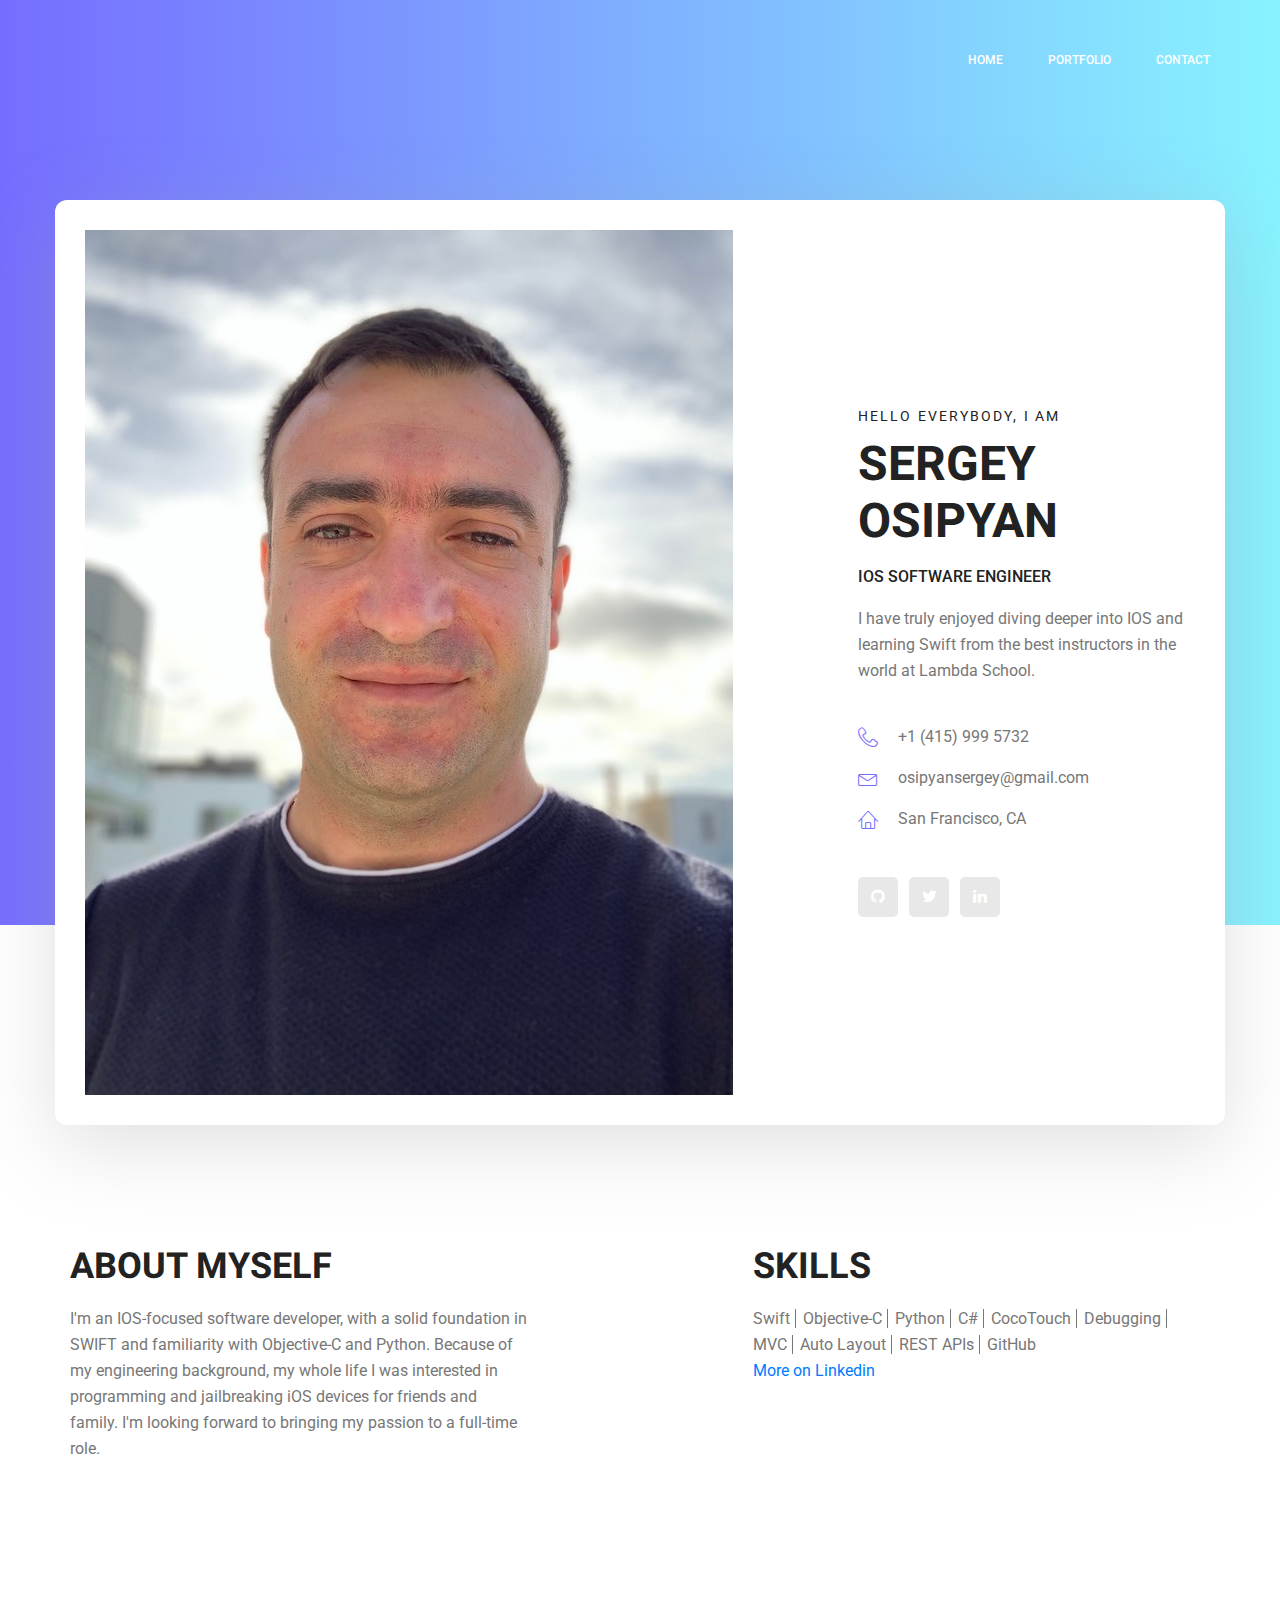
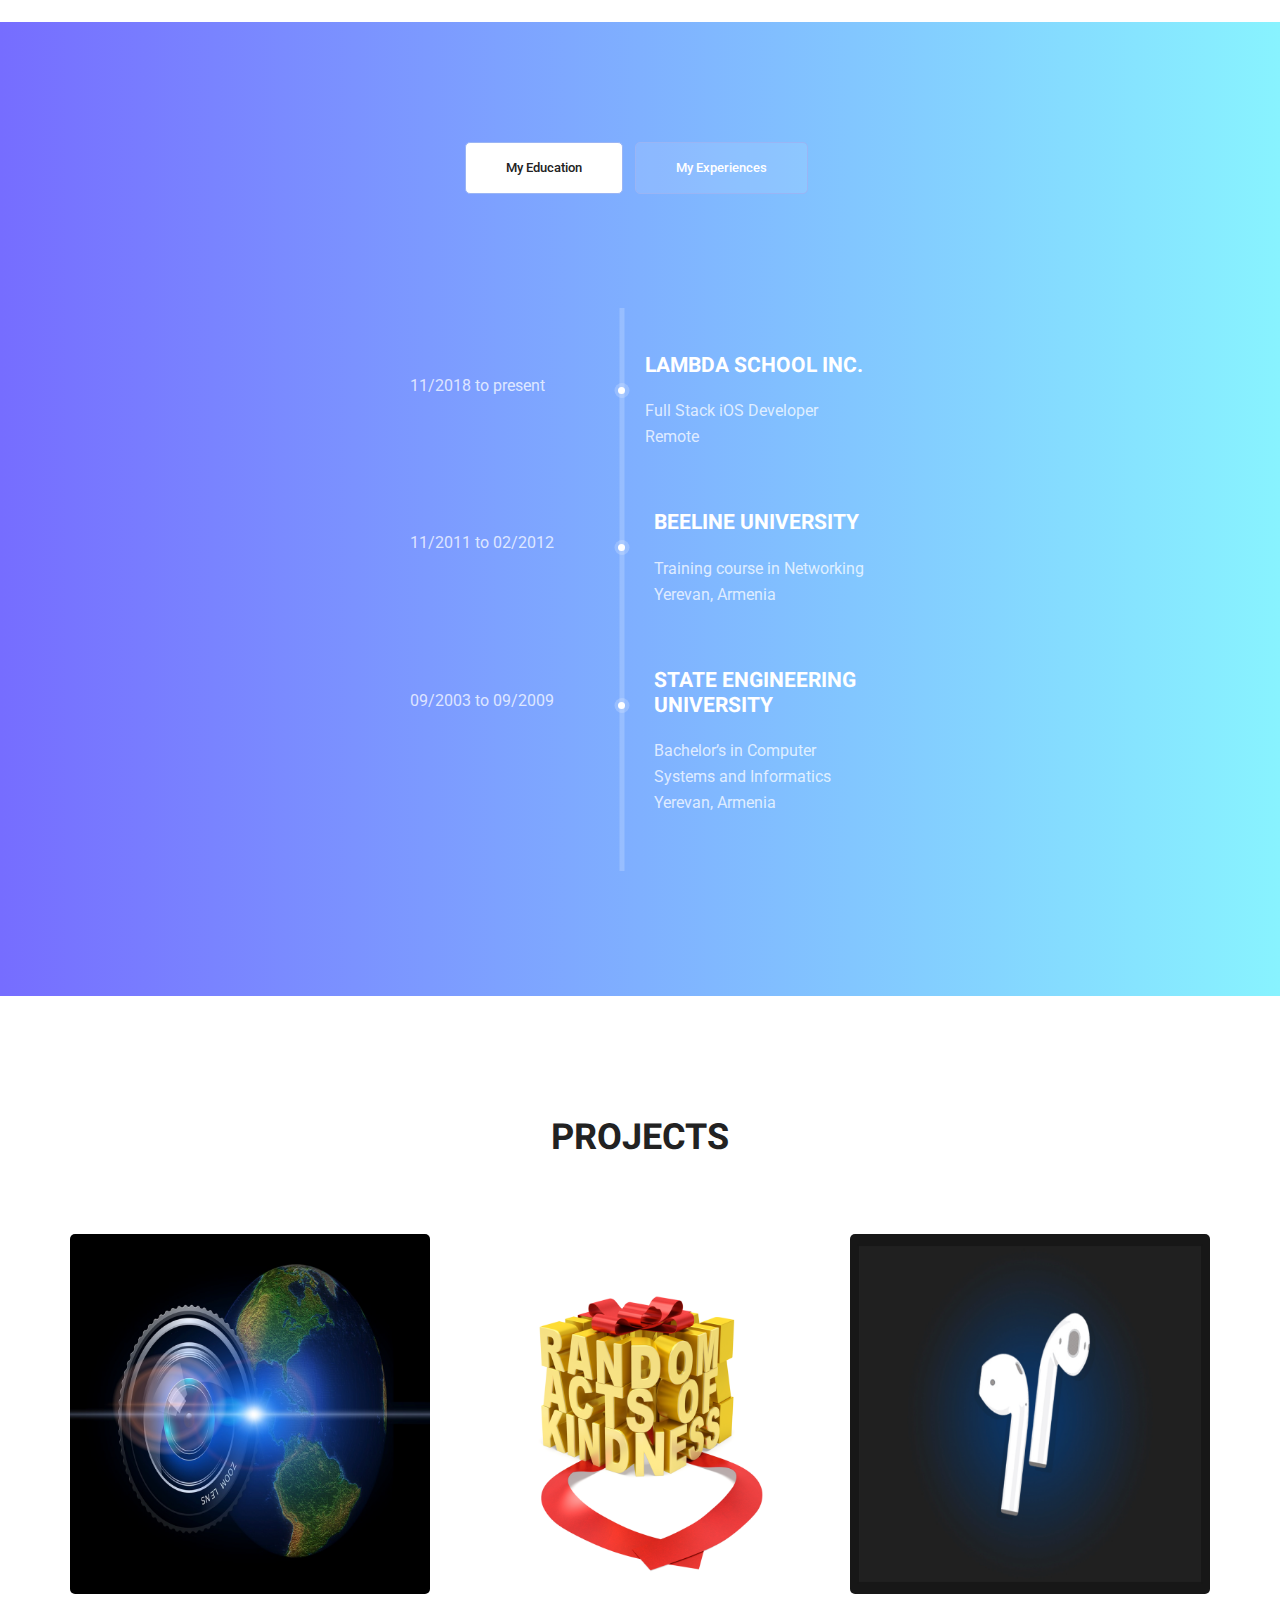
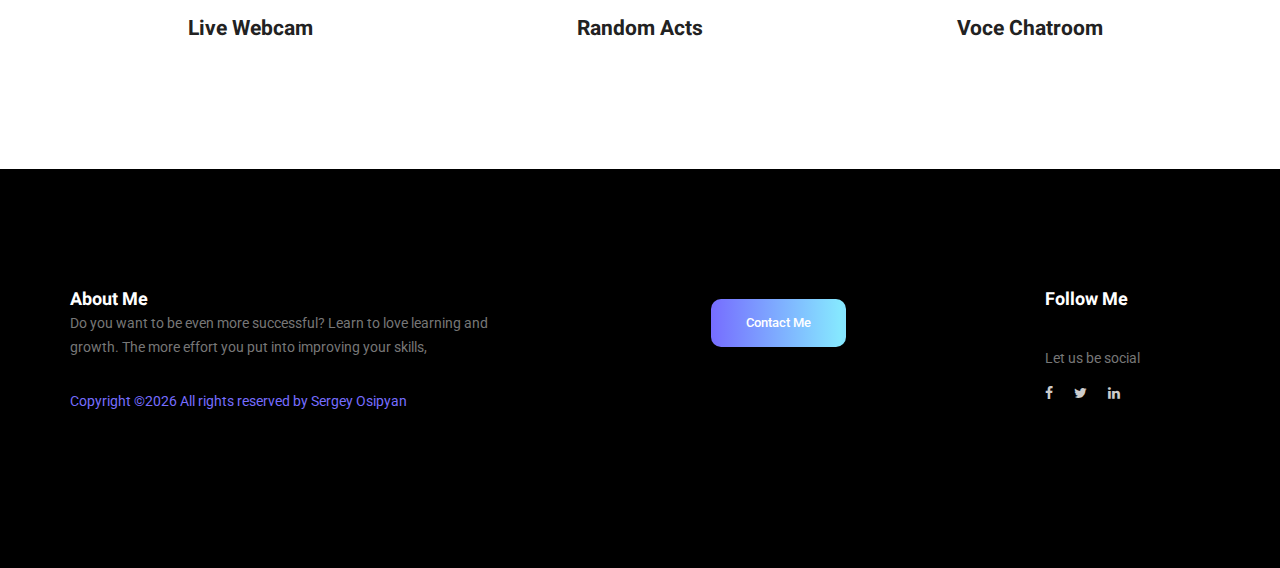
==== index.html @ ac6d3d9b "added portfolio tamplate" ====
<!doctype html>
<html lang="en">
    <head>
        <!-- Required meta tags -->
        <meta charset="utf-8">
        <meta name="viewport" content="width=device-width, initial-scale=1, shrink-to-fit=no">
        <link rel="icon" href="img/favicon.png" type="image/png">
		<title>Sergey Osipyan</title>
        <!-- Bootstrap CSS -->
        <link rel="stylesheet" href="css/bootstrap.css">
        <link rel="stylesheet" href="vendors/linericon/style.css">
        <link rel="stylesheet" href="css/font-awesome.min.css">
        <link rel="stylesheet" href="vendors/owl-carousel/owl.carousel.min.css">
        <link rel="stylesheet" href="vendors/lightbox/simpleLightbox.css">
        <link rel="stylesheet" href="vendors/nice-select/css/nice-select.css">
        <link rel="stylesheet" href="vendors/animate-css/animate.css">
        <link rel="stylesheet" href="vendors/popup/magnific-popup.css">
        <link rel="stylesheet" href="vendors/flaticon/flaticon.css">
        <!-- main css -->
        <link rel="stylesheet" href="css/style.css">
        <link rel="stylesheet" href="css/responsive.css">
    </head>
    <body>
        
        <!--================Header Menu Area =================-->
        <header class="header_area">
            <div class="main_menu">
            	<nav class="navbar navbar-expand-lg navbar-light">
					<div class="container box_1620">
						<!-- Brand and toggle get grouped for better mobile display 
						<a class="navbar-brand logo_h" href="index.html"><img src="img/logo.png" alt=""></a>-->
						<button class="navbar-toggler" type="button" data-toggle="collapse" data-target="#navbarSupportedContent" aria-controls="navbarSupportedContent" aria-expanded="false" aria-label="Toggle navigation">
							<span class="icon-bar"></span>
							<span class="icon-bar"></span>
							<span class="icon-bar"></span>
						</button>
						<!-- Collect the nav links, forms, and other content for toggling -->
						<div class="collapse navbar-collapse offset" id="navbarSupportedContent">
							<ul class="nav navbar-nav menu_nav ml-auto">
								<li class="nav-item active"><a class="nav-link" href="index.html">Home</a></li> 
								<!--<li class="nav-item"><a class="nav-link" href="about-us.html">About</a></li> 
								<li class="nav-item"><a class="nav-link" href="services.html">Services</a></li> 
								<li class="nav-item submenu dropdown">
									<a href="#" class="nav-link dropdown-toggle" data-toggle="dropdown" role="button" aria-haspopup="true" aria-expanded="false">Pages</a>
									<ul class="dropdown-menu">-->
										<li class="nav-item"><a class="nav-link" href="portfolio.html">Portfolio</a></li>
										<li class="nav-item"><a class="nav-link" href="contact.html">Contact</a></li>

										<!--<li class="nav-item"><a class="nav-link" href="elements.html">Elements</a></li>
									</ul>
								</li> 
								<li class="nav-item submenu dropdown">
									<a href="#" class="nav-link dropdown-toggle" data-toggle="dropdown" role="button" aria-haspopup="true" aria-expanded="false">Blog</a>
									<ul class="dropdown-menu">
										<li class="nav-item"><a class="nav-link" href="blog.html">Blog</a></li>
										<li class="nav-item"><a class="nav-link" href="single-blog.html">Blog Details</a></li>
									</ul>
								</li> -->
								
							</ul>
						</div> 
					</div>
            	</nav>
            </div>
        </header>
        <!--================Header Menu Area =================-->
        
        <!--================Home Banner Area =================-->
        <section class="home_banner_area">
           	<div class="container box_1620">
           		<div class="banner_inner d-flex align-items-center">
					<div class="banner_content">
						<div class="media">
							<div class="d-flex">
								<img src="img/personal.jpg" alt="">
							</div>
							<div class="media-body">
								<div class="personal_text">
									<h6>Hello Everybody, i am</h6>
									<h3>Sergey Osipyan</h3>
									<h4>iOS Software Engineer</h4>
									<p>I have truly enjoyed diving deeper into IOS and learning Swift from the best instructors in the world at Lambda School.</p>
									<ul class="list basic_info">
										<li><a href="#"><i class="lnr lnr-phone-handset"></i> +1 (415) 999 5732 </a></li>
										<li><a href="mailto:osipyansergey@gmail.com"><i class="lnr lnr-envelope"></i> osipyansergey@gmail.com</a></li>
										<li><a href="#"><i class="lnr lnr-home"></i> San Francisco, CA</a></li>
									</ul>
									<ul class="list personal_social">
										<li><a href="https://github.com/SeriARM" target="blank"><i class="fa fa-github"></i></a></li>
										<li><a href="https://twitter.com/Seri_arm" target="blank"><i class="fa fa-twitter"></i></a></li>
										<li><a href="https://www.linkedin.com/in/sergey-osipyan/" target="blank"><i class="fa fa-linkedin"></i></a></li>
									</ul>
								</div>
							</div>
						</div>
					</div>
				</div>
            </div>
        </section>
        <!--================End Home Banner Area =================-->
        
        <!--================Welcome Area =================-->
        <section class="welcome_area p_120">
        	<div class="container">
        		<div class="row welcome_inner">
        			<div class="col-lg-5">
        				<div class="welcome_text">
        					<h4>About Myself</h4>
        					<p>I'm an IOS-focused software developer, with a solid foundation in SWIFT and familiarity with Objective-C and Python. Because of my engineering background, my whole life I was interested in programming and jailbreaking iOS devices for friends and family. I'm looking forward to bringing my passion to a full-time role.</p>
        					
        				</div>
					</div> 
						<div class="col-lg-2"> 
						</div>
        			
						<div class="col-lg-5">
							<div class="welcome_text">
							<h4>Skills</h4>
								
								<span>Swift<span class="skills-break"></span></span>
                                <span>Objective-C<span class="skills-break"></span></span>
                                <span>Python<span class="skills-break"></span></span>
                                <span>C#<span class="skills-break"></span></span>
                                <span>CocoTouch<span class="skills-break"></span></span>
                                <span>Debugging<span class="skills-break"></span></span>
                                <span>MVC<span class="skills-break"></span></span>
                                <span>Auto Layout<span class="skills-break"></span></span>
                                <span>REST APIs<span class="skills-break"></span></span>
                                <span>GitHub</span>
								</div> 	
										<p><a class="more-link" href="https://www.linkedin.com/in/sergey-osipyan/" target="blank"><i class="fas fa-external-link-alt"></i>More on Linkedin</a></p> 
									</div>              
							</div><!--//content--> 
						</div> 
        		</div>
        	</div>
        </section>
        <!--================End Welcome Area =================-->
        
        <!--================My Tabs Area =================-->
        <section class="mytabs_area p_120">
        	<div class="container">
        		<div class="tabs_inner">
					<ul class="nav nav-tabs" id="myTab" role="tablist">
						<li class="nav-item">
							<a class="nav-link active" id="profile-tab" data-toggle="tab" href="#profile" role="tab" aria-controls="profile" aria-selected="true">My Education</a>
						</li>
						<li class="nav-item">
							<a class="nav-link" id="home-tab" data-toggle="tab" href="#home" role="tab" aria-controls="home" aria-selected="false">My Experiences</a>
						</li>
						
					</ul>
					<div class="tab-content" id="myTabContent">
						<div class="tab-pane fade" id="home" role="tabpanel" aria-labelledby="home-tab">
							<ul class="list">
								<li>
									<span></span>
									<div class="media">
										<div class="d-flex">
											<p>02/2014 to 11/2018</p>
										</div>
										<div class="media-body">
											<h4>Advanced Hearing Systems</h4>
											<p>Technical Specialist <br />Pleasanton, California</p>
										</div>
									</div>
								</li>
								<li>
									<span></span>
									<div class="media">
										<div class="d-flex">
											<p>04/2012 to 07/2013</p>
										</div>
										<div class="media-body">
											<h4>ORANGE ARMENIA, CJSC</h4>
											<p>Internet Technical Support Engineer <br />Yerevan, Armenia</p>
										</div>
									</div>
								</li>
								<li>
								<span></span>
									<div class="media">
										<div class="d-flex">
											<p>11/2009 to 04/2012</p>
										</div>
										<div class="media-body">
											<h4>ARMENTEL, CJSC </h4>
											<p>Internet Technical Support Team Lead <br />Yerevan, Armenia</p>
										</div>
									</div>
								</li>
							</ul>
						</div>
						<div class="tab-pane fade show active" id="profile" role="tabpanel" aria-labelledby="profile-tab">
							<ul class="list">
								<li>
									<span></span>
									<div class="media">
										<div class="d-flex">
											<p>11/2018 to present</p>
										</div>
										<div class="media-body">
											<h4>Lambda School Inc.</h4>
											<p>Full Stack iOS Developer <br />Remote</p>
										</div>
									</div>
								</li>
								<li>
								<span></span>
									<div class="media">
										<div class="d-flex">
											<p>11/2011 to 02/2012</p>
										</div>
										<div class="media-body">
											<h4>Beeline University</h4>
											<p>Training course in Networking <br />Yerevan, Armenia</p>
										</div>
									</div>
								</li>
								<li>
									<span></span>
									<div class="media">
										<div class="d-flex">
											<p>09/2003 to 09/2009</p>
										</div>
										<div class="media-body">
											<h4>STATE ENGINEERING UNIVERSITY</h4>
											<p>Bachelor’s in Computer Systems and Informatics <br />Yerevan, Armenia </p>
										</div>
									</div>
								</li>
								
							</ul>
						</div>
					</div>
        		</div>
        	</div>
        </section>
        <!--================End My Tabs Area =================-->
        
        <!--================Feature Area =================
        <section class="feature_area p_120">
        	<div class="container">
        		<div class="main_title">
        			<h2>offerings to my clients</h2>
        			<p>If you are looking at blank cassettes on the web, you may be very confused at the difference in price. You may see some for as low as $.17 each.</p>
        		</div>
        		<div class="feature_inner row">
        			<div class="col-lg-4 col-md-6">
        				<div class="feature_item">
        					<i class="flaticon-city"></i>
        					<h4>Architecture</h4>
        					<p>If you are looking at blank cassettes on the web, you may be very confused at the difference in price. You may see some for as low as $17 each.</p>
        				</div>
        			</div>
        			<div class="col-lg-4 col-md-6">
        				<div class="feature_item">
        					<i class="flaticon-skyline"></i>
        					<h4>Interior Design</h4>
        					<p>If you are looking at blank cassettes on the web, you may be very confused at the difference in price. You may see some for as low as $17 each.</p>
        				</div>
        			</div>
        			<div class="col-lg-4 col-md-6">
        				<div class="feature_item">
        					<i class="flaticon-sketch"></i>
        					<h4>Concept Design</h4>
        					<p>If you are looking at blank cassettes on the web, you may be very confused at the difference in price. You may see some for as low as $17 each.</p>
        				</div>
        			</div>
        		</div>
        	</div>
        </section>
       ================End Feature Area =================-->
        
        <!--================Home Gallery Area =================-->
        <section class="home_gallery_area p_120">
        	<div class="container">
        		<div class="main_title">
        			<h2>Projects</h2>
        		</div>
        	</div>
        	<div class="container">
        		<div class="gallery_f_inner row imageGallery1">
        			<div class="col-lg-4">
        				<div class="h_gallery_item">
        					<div class="g_img_item">
        						
								<a href="portfolio.html"><img class="img-fluid" src="img/gallery/project-1.jpg" alt="">
        						<!-- <a class="light" href="img/gallery/project-1.jpg"><img src="img/gallery/icon.png" alt=""></a> -->
        					</div>
        					<div class="g_item_text">
        						<h4>Live Webcam</h4>
        					</div>
        				</div>
        			</div>
					<div class="col-lg-4">
					<div class="h_gallery_item">
						<div class="g_img_item">
							
							<a href="portfolio.html"><img class="img-fluid" src="img/gallery/project-3.jpg" alt="">
							<!-- <a class="light" href="img/gallery/project-1.jpg"><img src="img/gallery/icon.png" alt=""></a> -->
						</div>
						<div class="g_item_text">
							<h4>Random Acts</h4>
						</div>
					</div>
        			</div>
					<div class="col-lg-4">
        				<div class="h_gallery_item">
        					<div class="g_img_item">
        						<a href="portfolio.html"><img class="img-fluid" src="img/gallery/project-2.jpg" alt="">
        						
        					</div>
        					<div class="g_item_text">
        						<h4>Voce Chatroom</h4>
        					</div>
        				</div>
        			</div>
				
        			
        		<!--<div class="col-lg-4 col-md-4 col-sm-6 manipul creative design print">
        				<div class="h_gallery_item">
        					<div class="g_img_item">
        						<img class="img-fluid" src="img/gallery/project-3.jpg" alt="">
        						<a class="light" href="img/gallery/project-3.jpg"><img src="img/gallery/icon.png" alt=""></a>
        					</div>
        					<div class="g_item_text">
        						<h4>Creative Poster Design</h4>
        					</div>
        				</div>
        			</div> -->

        		</div>
        		<!--<div class="more_btn">
        			<a class="main_btn" href="#">Load More Items</a>
        		</div> -->
        	</div>
        </section>
        <!--================End Home Gallery Area =================-->

        <!--================Footer Area =================-->
        <footer class="footer_area p_120">
        	<div class="container">
        		<div class="row footer_inner">
        			<div class="col-lg-5 col-sm-6">
        				<aside class="f_widget ab_widget">
        					<div class="f_title">
        						<h3>About Me</h3>
        					<p>Do you want to be even more successful? Learn to love learning and growth. The more effort you put into improving your skills,</p>
        					<p>
Copyright &copy;<script>document.write(new Date().getFullYear());</script> All rights reserved <i aria-hidden="true"></i> by <a href="#">Sergey Osipyan</a>
</p>
        				</aside>
        			</div>
					<div class="col-lg-5 col-sm-6">
        				<aside class="f_widget news_widget">
        				
        					<div class="more_btn">
								<a class="main_btn" href="contact.html">Contact Me</a>
							</div>
        				</aside>
        			</div>
        			<div class="col-lg-2">
        				<aside class="f_widget social_widget">
        					<div class="f_title">
        						<h3>Follow Me</h3>
        					</div>
        					<p>Let us be social</p>
        					<ul class="list">
        						<li><a href="https://www.facebook.com/sergey.sf" target= "blank"><i class="fa fa-facebook"></i></a></li>
        						<li><a href="https://twitter.com/Seri_arm" target= "blank"><i class="fa fa-twitter"></i></a></li>
								<li><a href="https://www.linkedin.com/in/sergey-osipyan/" target="blank"><i class="fa fa-linkedin"></i></a></li>
        					</ul>
        				</aside>
        			</div>
        			
        		</div>
				
        	</div>
        </footer>
        <!--================End Footer Area=================-->
        
        
        
        
        
        
        <!-- Optional JavaScript -->

        <!-- jQuery first, then Popper.js, then Bootstrap JS -->
        <script src="js/jquery-3.3.1.min.js"></script>
        <script src="js/popper.js"></script>
        <script src="js/bootstrap.min.js"></script>
        <script src="js/stellar.js"></script>
        <script src="vendors/lightbox/simpleLightbox.min.js"></script>
        <script src="vendors/nice-select/js/jquery.nice-select.min.js"></script>
        <script src="vendors/isotope/imagesloaded.pkgd.min.js"></script>
        <script src="vendors/isotope/isotope.pkgd.min.js"></script>
        <script src="vendors/owl-carousel/owl.carousel.min.js"></script>
        <script src="vendors/popup/jquery.magnific-popup.min.js"></script>
        <script src="js/jquery.ajaxchimp.min.js"></script>
        <script src="vendors/counter-up/jquery.waypoints.min.js"></script>
        <script src="vendors/counter-up/jquery.counterup.min.js"></script>
        <script src="js/mail-script.js"></script>
        <script src="js/theme.js"></script>
    </body>
</html>
---- vendors/linericon/style.css ----
@font-face {
	font-family: 'Linearicons-Free';
	src:url('fonts/Linearicons-Free.eot?w118d');
	src:url('fonts/Linearicons-Free.eot?#iefixw118d') format('embedded-opentype'),
		url('fonts/Linearicons-Free.woff2?w118d') format('woff2'),
		url('fonts/Linearicons-Free.woff?w118d') format('woff'),
		url('fonts/Linearicons-Free.ttf?w118d') format('truetype'),
		url('fonts/Linearicons-Free.svg?w118d#Linearicons-Free') format('svg');
	font-weight: normal;
	font-style: normal;
}

.lnr {
	font-family: 'Linearicons-Free';
	speak: none;
	font-style: normal;
	font-weight: normal;
	font-variant: normal;
	text-transform: none;
	line-height: 1;

	/* Better Font Rendering =========== */
	-webkit-font-smoothing: antialiased;
	-moz-osx-font-smoothing: grayscale;
}

.lnr-home:before {
	content: "\e800";
}
.lnr-apartment:before {
	content: "\e801";
}
.lnr-pencil:before {
	content: "\e802";
}
.lnr-magic-wand:before {
	content: "\e803";
}
.lnr-drop:before {
	content: "\e804";
}
.lnr-lighter:before {
	content: "\e805";
}
.lnr-poop:before {
	content: "\e806";
}
.lnr-sun:before {
	content: "\e807";
}
.lnr-moon:before {
	content: "\e808";
}
.lnr-cloud:before {
	content: "\e809";
}
.lnr-cloud-upload:before {
	content: "\e80a";
}
.lnr-cloud-download:before {
	content: "\e80b";
}
.lnr-cloud-sync:before {
	content: "\e80c";
}
.lnr-cloud-check:before {
	content: "\e80d";
}
.lnr-database:before {
	content: "\e80e";
}
.lnr-lock:before {
	content: "\e80f";
}
.lnr-cog:before {
	content: "\e810";
}
.lnr-trash:before {
	content: "\e811";
}
.lnr-dice:before {
	content: "\e812";
}
.lnr-heart:before {
	content: "\e813";
}
.lnr-star:before {
	content: "\e814";
}
.lnr-star-half:before {
	content: "\e815";
}
.lnr-star-empty:before {
	content: "\e816";
}
.lnr-flag:before {
	content: "\e817";
}
.lnr-envelope:before {
	content: "\e818";
}
.lnr-paperclip:before {
	content: "\e819";
}
.lnr-inbox:before {
	content: "\e81a";
}
.lnr-eye:before {
	content: "\e81b";
}
.lnr-printer:before {
	content: "\e81c";
}
.lnr-file-empty:before {
	content: "\e81d";
}
.lnr-file-add:before {
	content: "\e81e";
}
.lnr-enter:before {
	content: "\e81f";
}
.lnr-exit:before {
	content: "\e820";
}
.lnr-graduation-hat:before {
	content: "\e821";
}
.lnr-license:before {
	content: "\e822";
}
.lnr-music-note:before {
	content: "\e823";
}
.lnr-film-play:before {
	content: "\e824";
}
.lnr-camera-video:before {
	content: "\e825";
}
.lnr-camera:before {
	content: "\e826";
}
.lnr-picture:before {
	content: "\e827";
}
.lnr-book:before {
	content: "\e828";
}
.lnr-bookmark:before {
	content: "\e829";
}
.lnr-user:before {
	content: "\e82a";
}
.lnr-users:before {
	content: "\e82b";
}
.lnr-shirt:before {
	content: "\e82c";
}
.lnr-store:before {
	content: "\e82d";
}
.lnr-cart:before {
	content: "\e82e";
}
.lnr-tag:before {
	content: "\e82f";
}
.lnr-phone-handset:before {
	content: "\e830";
}
.lnr-phone:before {
	content: "\e831";
}
.lnr-pushpin:before {
	content: "\e832";
}
.lnr-map-marker:before {
	content: "\e833";
}
.lnr-map:before {
	content: "\e834";
}
.lnr-location:before {
	content: "\e835";
}
.lnr-calendar-full:before {
	content: "\e836";
}
.lnr-keyboard:before {
	content: "\e837";
}
.lnr-spell-check:before {
	content: "\e838";
}
.lnr-screen:before {
	content: "\e839";
}
.lnr-smartphone:before {
	content: "\e83a";
}
.lnr-tablet:before {
	content: "\e83b";
}
.lnr-laptop:before {
	content: "\e83c";
}
.lnr-laptop-phone:before {
	content: "\e83d";
}
.lnr-power-switch:before {
	content: "\e83e";
}
.lnr-bubble:before {
	content: "\e83f";
}
.lnr-heart-pulse:before {
	content: "\e840";
}
.lnr-construction:before {
	content: "\e841";
}
.lnr-pie-chart:before {
	content: "\e842";
}
.lnr-chart-bars:before {
	content: "\e843";
}
.lnr-gift:before {
	content: "\e844";
}
.lnr-diamond:before {
	content: "\e845";
}
.lnr-linearicons:before {
	content: "\e846";
}
.lnr-dinner:before {
	content: "\e847";
}
.lnr-coffee-cup:before {
	content: "\e848";
}
.lnr-leaf:before {
	content: "\e849";
}
.lnr-paw:before {
	content: "\e84a";
}
.lnr-rocket:before {
	content: "\e84b";
}
.lnr-briefcase:before {
	content: "\e84c";
}
.lnr-bus:before {
	content: "\e84d";
}
.lnr-car:before {
	content: "\e84e";
}
.lnr-train:before {
	content: "\e84f";
}
.lnr-bicycle:before {
	content: "\e850";
}
.lnr-wheelchair:before {
	content: "\e851";
}
.lnr-select:before {
	content: "\e852";
}
.lnr-earth:before {
	content: "\e853";
}
.lnr-smile:before {
	content: "\e854";
}
.lnr-sad:before {
	content: "\e855";
}
.lnr-neutral:before {
	content: "\e856";
}
.lnr-mustache:before {
	content: "\e857";
}
.lnr-alarm:before {
	content: "\e858";
}
.lnr-bullhorn:before {
	content: "\e859";
}
.lnr-volume-high:before {
	content: "\e85a";
}
.lnr-volume-medium:before {
	content: "\e85b";
}
.lnr-volume-low:before {
	content: "\e85c";
}
.lnr-volume:before {
	content: "\e85d";
}
.lnr-mic:before {
	content: "\e85e";
}
.lnr-hourglass:before {
	content: "\e85f";
}
.lnr-undo:before {
	content: "\e860";
}
.lnr-redo:before {
	content: "\e861";
}
.lnr-sync:before {
	content: "\e862";
}
.lnr-history:before {
	content: "\e863";
}
.lnr-clock:before {
	content: "\e864";
}
.lnr-download:before {
	content: "\e865";
}
.lnr-upload:before {
	content: "\e866";
}
.lnr-enter-down:before {
	content: "\e867";
}
.lnr-exit-up:before {
	content: "\e868";
}
.lnr-bug:before {
	content: "\e869";
}
.lnr-code:before {
	content: "\e86a";
}
.lnr-link:before {
	content: "\e86b";
}
.lnr-unlink:before {
	content: "\e86c";
}
.lnr-thumbs-up:before {
	content: "\e86d";
}
.lnr-thumbs-down:before {
	content: "\e86e";
}
.lnr-magnifier:before {
	content: "\e86f";
}
.lnr-cross:before {
	content: "\e870";
}
.lnr-menu:before {
	content: "\e871";
}
.lnr-list:before {
	content: "\e872";
}
.lnr-chevron-up:before {
	content: "\e873";
}
.lnr-chevron-down:before {
	content: "\e874";
}
.lnr-chevron-left:before {
	content: "\e875";
}
.lnr-chevron-right:before {
	content: "\e876";
}
.lnr-arrow-up:before {
	content: "\e877";
}
.lnr-arrow-down:before {
	content: "\e878";
}
.lnr-arrow-left:before {
	content: "\e879";
}
.lnr-arrow-right:before {
	content: "\e87a";
}
.lnr-move:before {
	content: "\e87b";
}
.lnr-warning:before {
	content: "\e87c";
}
.lnr-question-circle:before {
	content: "\e87d";
}
.lnr-menu-circle:before {
	content: "\e87e";
}
.lnr-checkmark-circle:before {
	content: "\e87f";
}
.lnr-cross-circle:before {
	content: "\e880";
}
.lnr-plus-circle:before {
	content: "\e881";
}
.lnr-circle-minus:before {
	content: "\e882";
}
.lnr-arrow-up-circle:before {
	content: "\e883";
}
.lnr-arrow-down-circle:before {
	content: "\e884";
}
.lnr-arrow-left-circle:before {
	content: "\e885";
}
.lnr-arrow-right-circle:before {
	content: "\e886";
}
.lnr-chevron-up-circle:before {
	content: "\e887";
}
.lnr-chevron-down-circle:before {
	content: "\e888";
}
.lnr-chevron-left-circle:before {
	content: "\e889";
}
.lnr-chevron-right-circle:before {
	content: "\e88a";
}
.lnr-crop:before {
	content: "\e88b";
}
.lnr-frame-expand:before {
	content: "\e88c";
}
.lnr-frame-contract:before {
	content: "\e88d";
}
.lnr-layers:before {
	content: "\e88e";
}
.lnr-funnel:before {
	content: "\e88f";
}
.lnr-text-format:before {
	content: "\e890";
}
.lnr-text-format-remove:before {
	content: "\e891";
}
.lnr-text-size:before {
	content: "\e892";
}
.lnr-bold:before {
	content: "\e893";
}
.lnr-italic:before {
	content: "\e894";
}
.lnr-underline:before {
	content: "\e895";
}
.lnr-strikethrough:before {
	content: "\e896";
}
.lnr-highlight:before {
	content: "\e897";
}
.lnr-text-align-left:before {
	content: "\e898";
}
.lnr-text-align-center:before {
	content: "\e899";
}
.lnr-text-align-right:before {
	content: "\e89a";
}
.lnr-text-align-justify:before {
	content: "\e89b";
}
.lnr-line-spacing:before {
	content: "\e89c";
}
.lnr-indent-increase:before {
	content: "\e89d";
}
.lnr-indent-decrease:before {
	content: "\e89e";
}
.lnr-pilcrow:before {
	content: "\e89f";
}
.lnr-direction-ltr:before {
	content: "\e8a0";
}
.lnr-direction-rtl:before {
	content: "\e8a1";
}
.lnr-page-break:before {
	content: "\e8a2";
}
.lnr-sort-alpha-asc:before {
	content: "\e8a3";
}
.lnr-sort-amount-asc:before {
	content: "\e8a4";
}
.lnr-hand:before {
	content: "\e8a5";
}
.lnr-pointer-up:before {
	content: "\e8a6";
}
.lnr-pointer-right:before {
	content: "\e8a7";
}
.lnr-pointer-down:before {
	content: "\e8a8";
}
.lnr-pointer-left:before {
	content: "\e8a9";
}
---- vendors/lightbox/simpleLightbox.css ----
.slbOverlay, .slbWrapOuter, .slbWrap {
  position: fixed;
  top: 0;
  right: 0;
  bottom: 0;
  left: 0;
}

.slbOverlay {
  overflow: hidden;
  z-index: 2000;
  background-color: #000;
  opacity: 0.7;
  filter: alpha(opacity=70);
  -webkit-animation: slbOverlay 0.5s;
  -moz-animation: slbOverlay 0.5s;
  animation: slbOverlay 0.5s;
}

.slbWrapOuter {
  overflow-x: hidden;
  overflow-y: auto;
  z-index: 2010;
}

.slbWrap {
  position: absolute;
  text-align: center;
}

.slbWrap:before {
  content: "";
  display: inline-block;
  height: 100%;
  vertical-align: middle;
}

.slbContentOuter {
  display: inline-block;
  vertical-align: middle;
  margin: 0px auto;
  padding: 0 1em;
  box-sizing: border-box;
  z-index: 2020;
  text-align: left;
  max-width: 100%;
}

.slbContentEl .slbContentOuter {
  padding: 5em 1em;
}

.slbContent {
  position: relative;
}

.slbContentEl .slbContent {
  -webkit-animation: slbEnter 0.3s;
  -moz-animation: slbEnter 0.3s;
  animation: slbEnter 0.3s;
  background-color: #fff;
  box-shadow: 0 0.2em 1em rgba(0, 0, 0, 0.4);
}

.slbImageWrap {
  -webkit-animation: slbEnter 0.3s;
  -moz-animation: slbEnter 0.3s;
  animation: slbEnter 0.3s;
  position: relative;
}

.slbImageWrap:after {
  content: "";
  position: absolute;
  left: 0;
  right: 0;
  top: 5em;
  bottom: 5em;
  display: block;
  z-index: -1;
  box-shadow: 0 0.2em 1em rgba(0, 0, 0, 0.6);
  background-color: #FFF;
}

.slbImage {
  width: auto;
  max-width: 100%;
  height: auto;
  display: block;
  line-height: 0;
  box-sizing: border-box;
  padding: 5em 0;
  margin: 0 auto;
}

.slbCaption {
  display: inline-block;
  max-width: 100%;
  overflow: hidden;
  text-overflow: ellipsis;
  white-space: nowrap;
  word-wrap: normal;
  font-size: 1.4em;
  position: absolute;
  left: 0;
  right: 0;
  bottom: 0;
  padding: 0.71429em 0;
  color: #fff;
  color: rgba(255, 255, 255, 0.7);
  text-align: center;
}

.slbCloseBtn, .slbArrow {
  margin: 0;
  padding: 0;
  border: 0;
  cursor: pointer;
  background: none;
}

.slbCloseBtn::-moz-focus-inner, .slbArrow::-moz-focus-inner {
  padding: 0;
  border: 0;
}

.slbCloseBtn:hover, .slbArrow:hover {
  opacity: 0.5;
}

.slbCloseBtn:active, .slbArrow:active {
  opacity: 0.8;
}

.slbCloseBtn {
  -webkit-animation: slbEnter 0.3s;
  -moz-animation: slbEnter 0.3s;
  animation: slbEnter 0.3s;
  font-size: 3em;
  width: 1.66667em;
  height: 1.66667em;
  line-height: 1.66667em;
  position: absolute;
  right: -0.33333em;
  top: 0;
  color: #fff;
  color: rgba(255, 255, 255, 0.7);
  text-align: center;
    outline: none;
    box-shadow: none;
}

.slbLoading .slbCloseBtn {
  display: none;
}

.slbLoadingText {
  font-size: 1.4em;
  color: #fff;
  color: rgba(255, 255, 255, 0.9);
}

.slbArrows {
  position: fixed;
  top: 50%;
  left: 0;
  right: 0;
}

.slbLoading .slbArrows {
  display: none;
}

.slbArrow {
  position: absolute;
  top: 50%;
  margin-top: -5em;
  width: 5em;
  height: 10em;
  opacity: 0.7;
  text-indent: -999em;
  overflow: hidden;
    outline: none;
    box-shadow: none;
}

.slbArrow:before {
  content: "";
  position: absolute;
  top: 50%;
  left: 50%;
  margin: -0.8em 0 0 -0.8em;
  border: 0.8em solid transparent;
}

.slbArrow.next {
  right: 0;
}

.slbArrow.next:before {
  border-left-color: #fff;
}

.slbArrow.prev {
  left: 0;
}

.slbArrow.prev:before {
  border-right-color: #fff;
}

.slbIframeCont {
  width: 80em;
  height: 0;
  overflow: hidden;
  padding-top: 56.25%;
  margin: 5em 0;
}

.slbIframe {
  position: absolute;
  top: 0;
  left: 0;
  width: 100%;
  height: 100%;
  box-shadow: 0 0.2em 1em rgba(0, 0, 0, 0.6);
  background: #000;
}

@-webkit-keyframes slbOverlay {
  from {
    opacity: 0;
  }
  to {
    opacity: 0.7;
  }
}

@-moz-keyframes slbOverlay {
  from {
    opacity: 0;
  }
  to {
    opacity: 0.7;
  }
}

@keyframes slbOverlay {
  from {
    opacity: 0;
  }
  to {
    opacity: 0.7;
  }
}

@-webkit-keyframes slbEnter {
  from {
    opacity: 0;
    -webkit-transform: translate3d(0, -1em, 0);
  }
  to {
    opacity: 1;
    -webkit-transform: translate3d(0, 0, 0);
  }
}

@-moz-keyframes slbEnter {
  from {
    opacity: 0;
    -moz-transform: translate3d(0, -1em, 0);
  }
  to {
    opacity: 1;
    -moz-transform: translate3d(0, 0, 0);
  }
}

@keyframes slbEnter {
  from {
    opacity: 0;
    -webkit-transform: translate3d(0, -1em, 0);
    -moz-transform: translate3d(0, -1em, 0);
    -ms-transform: translate3d(0, -1em, 0);
    -o-transform: translate3d(0, -1em, 0);
    transform: translate3d(0, -1em, 0);
  }
  to {
    opacity: 1;
    -webkit-transform: translate3d(0, 0, 0);
    -moz-transform: translate3d(0, 0, 0);
    -ms-transform: translate3d(0, 0, 0);
    -o-transform: translate3d(0, 0, 0);
    transform: translate3d(0, 0, 0);
  }
}
---- vendors/nice-select/css/nice-select.css ----
.nice-select {
  -webkit-tap-highlight-color: transparent;
  background-color: #fff;
  border-radius: 5px;
  border: solid 1px #e8e8e8;
  box-sizing: border-box;
  clear: both;
  cursor: pointer;
  display: block;
  float: left;
  font-family: inherit;
  font-size: 14px;
  font-weight: normal;
  height: 42px;
  line-height: 40px;
  outline: none;
  padding-left: 18px;
  padding-right: 30px;
  position: relative;
  text-align: left !important;
  -webkit-transition: all 0.2s ease-in-out;
  transition: all 0.2s ease-in-out;
  -webkit-user-select: none;
     -moz-user-select: none;
      -ms-user-select: none;
          user-select: none;
  white-space: nowrap;
  width: auto; }
  .nice-select:hover {
    border-color: #dbdbdb; }
  .nice-select:active, .nice-select.open, .nice-select:focus {
    border-color: #999; }
  .nice-select:after {
    border-bottom: 2px solid #999;
    border-right: 2px solid #999;
    content: '';
    display: block;
    height: 5px;
    margin-top: -4px;
    pointer-events: none;
    position: absolute;
    right: 12px;
    top: 50%;
    -webkit-transform-origin: 66% 66%;
        -ms-transform-origin: 66% 66%;
            transform-origin: 66% 66%;
    -webkit-transform: rotate(45deg);
        -ms-transform: rotate(45deg);
            transform: rotate(45deg);
    -webkit-transition: all 0.15s ease-in-out;
    transition: all 0.15s ease-in-out;
    width: 5px; }
  .nice-select.open:after {
    -webkit-transform: rotate(-135deg);
        -ms-transform: rotate(-135deg);
            transform: rotate(-135deg); }
  .nice-select.open .list {
    opacity: 1;
    pointer-events: auto;
    -webkit-transform: scale(1) translateY(0);
        -ms-transform: scale(1) translateY(0);
            transform: scale(1) translateY(0); }
  .nice-select.disabled {
    border-color: #ededed;
    color: #999;
    pointer-events: none; }
    .nice-select.disabled:after {
      border-color: #cccccc; }
  .nice-select.wide {
    width: 100%; }
    .nice-select.wide .list {
      left: 0 !important;
      right: 0 !important; }
  .nice-select.right {
    float: right; }
    .nice-select.right .list {
      left: auto;
      right: 0; }
  .nice-select.small {
    font-size: 12px;
    height: 36px;
    line-height: 34px; }
    .nice-select.small:after {
      height: 4px;
      width: 4px; }
    .nice-select.small .option {
      line-height: 34px;
      min-height: 34px; }
  .nice-select .list {
    background-color: #fff;
    border-radius: 5px;
    box-shadow: 0 0 0 1px rgba(68, 68, 68, 0.11);
    box-sizing: border-box;
    margin-top: 4px;
    opacity: 0;
    overflow: hidden;
    padding: 0;
    pointer-events: none;
    position: absolute;
    top: 100%;
    left: 0;
    -webkit-transform-origin: 50% 0;
        -ms-transform-origin: 50% 0;
            transform-origin: 50% 0;
    -webkit-transform: scale(0.75) translateY(-21px);
        -ms-transform: scale(0.75) translateY(-21px);
            transform: scale(0.75) translateY(-21px);
    -webkit-transition: all 0.2s cubic-bezier(0.5, 0, 0, 1.25), opacity 0.15s ease-out;
    transition: all 0.2s cubic-bezier(0.5, 0, 0, 1.25), opacity 0.15s ease-out;
    z-index: 9; }
    .nice-select .list:hover .option:not(:hover) {
      background-color: transparent !important; }
  .nice-select .option {
    cursor: pointer;
    font-weight: 400;
    line-height: 40px;
    list-style: none;
    min-height: 40px;
    outline: none;
    padding-left: 18px;
    padding-right: 29px;
    text-align: left;
    -webkit-transition: all 0.2s;
    transition: all 0.2s; }
    .nice-select .option:hover, .nice-select .option.focus, .nice-select .option.selected.focus {
      background-color: #f6f6f6; }
    .nice-select .option.selected {
      font-weight: bold; }
    .nice-select .option.disabled {
      background-color: transparent;
      color: #999;
      cursor: default; }

.no-csspointerevents .nice-select .list {
  display: none; }

.no-csspointerevents .nice-select.open .list {
  display: block; }
---- vendors/flaticon/flaticon.css ----
/*
  	Flaticon icon font: Flaticon
  	Creation date: 26/06/2018 17:19
  	*/

@font-face {
  font-family: "Flaticon";
  src: url("./Flaticon.eot");
  src: url("./Flaticon.eot?#iefix") format("embedded-opentype"),
       url("./Flaticon.woff") format("woff"),
       url("./Flaticon.ttf") format("truetype"),
       url("./Flaticon.svg#Flaticon") format("svg");
  font-weight: normal;
  font-style: normal;
}

@media screen and (-webkit-min-device-pixel-ratio:0) {
  @font-face {
    font-family: "Flaticon";
    src: url("./Flaticon.svg#Flaticon") format("svg");
  }
}

[class^="flaticon-"]:before, [class*=" flaticon-"]:before,
[class^="flaticon-"]:after, [class*=" flaticon-"]:after {   
  font-family: Flaticon;
        font-size: 20px;
font-style: normal;
margin-left: 20px;
}

.flaticon-skyline:before { content: "\f100"; }
.flaticon-sketch:before { content: "\f101"; }
.flaticon-city:before { content: "\f102"; }
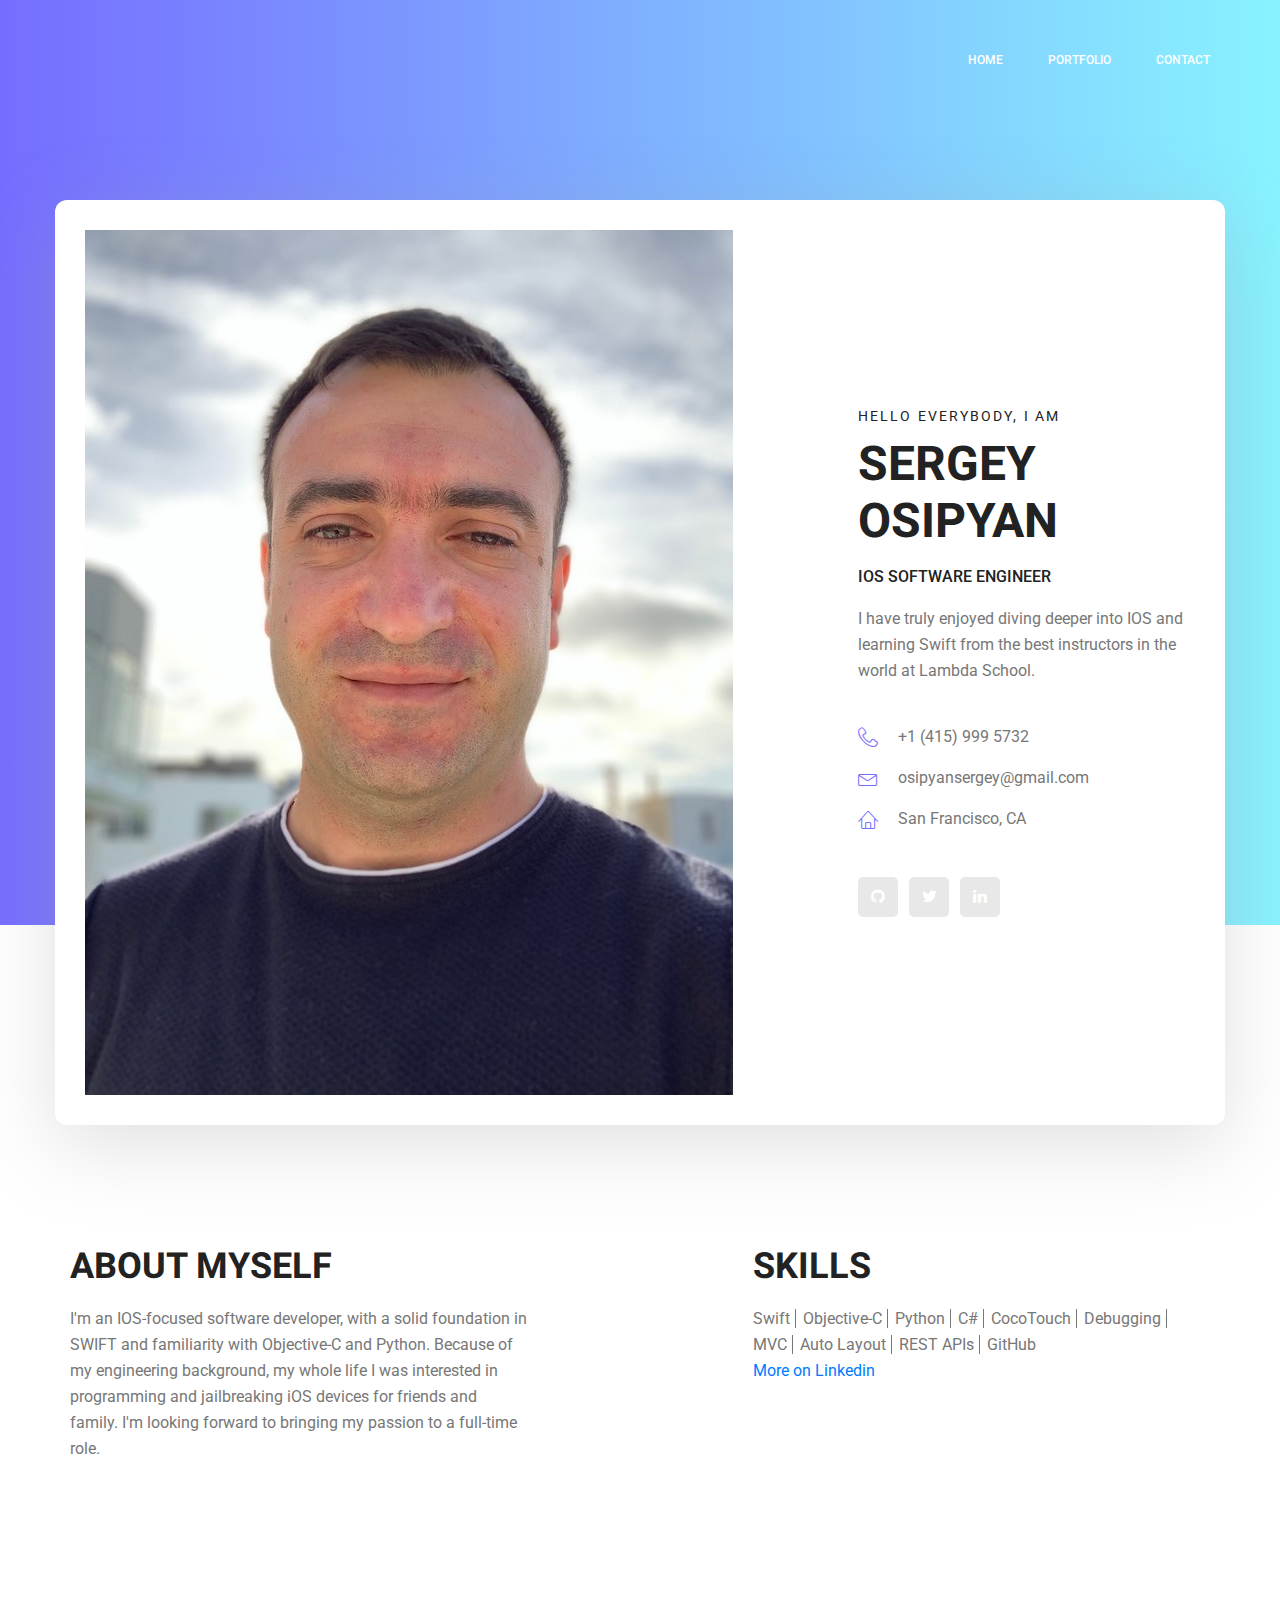
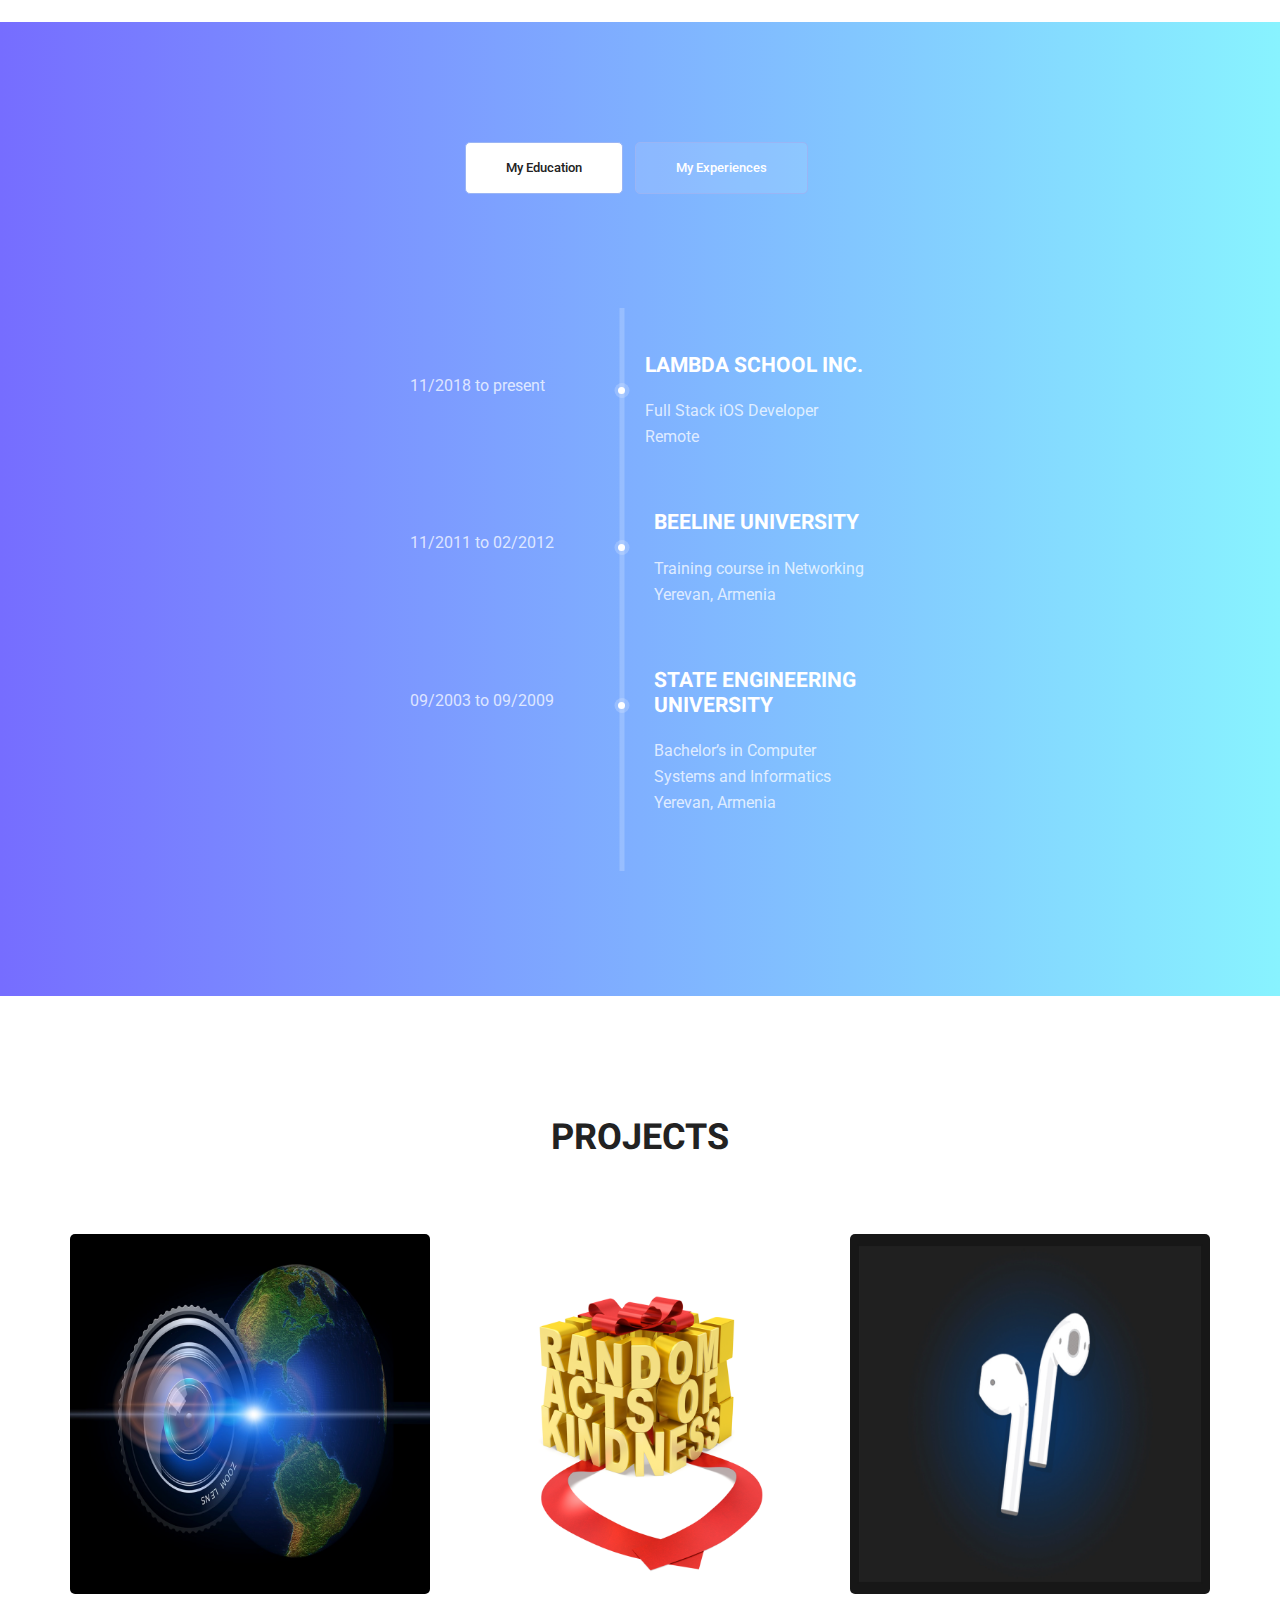
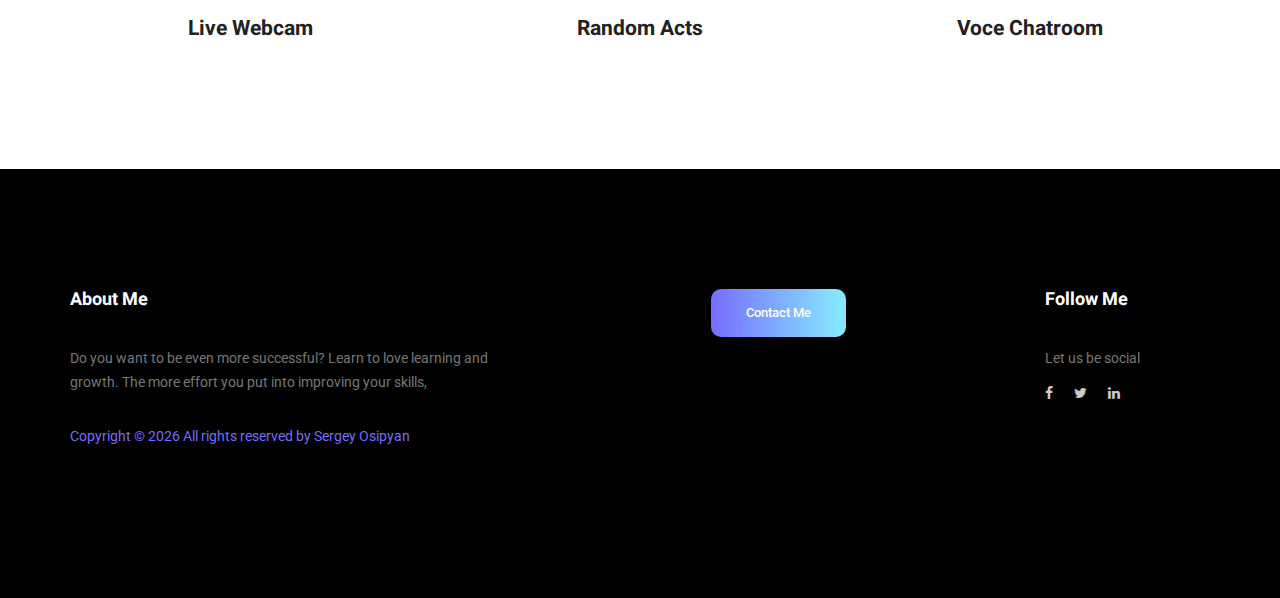
==== commit f322e3b8: "aligned contact button" ====
--- a/index.html
+++ b/index.html
@@ -1,35 +1,38 @@
 <!doctype html>
 <html lang="en">
-    <head>
-        <!-- Required meta tags -->
-        <meta charset="utf-8">
-        <meta name="viewport" content="width=device-width, initial-scale=1, shrink-to-fit=no">
-        <link rel="icon" href="img/favicon.png" type="image/png">
+
+	<head>
+		<!-- Required meta tags -->
+		<meta charset="utf-8">
+		<meta name="viewport" content="width=device-width, initial-scale=1, shrink-to-fit=no">
+		<link rel="icon" href="img/favicon.png" type="image/png">
 		<title>Sergey Osipyan</title>
-        <!-- Bootstrap CSS -->
-        <link rel="stylesheet" href="css/bootstrap.css">
-        <link rel="stylesheet" href="vendors/linericon/style.css">
-        <link rel="stylesheet" href="css/font-awesome.min.css">
-        <link rel="stylesheet" href="vendors/owl-carousel/owl.carousel.min.css">
-        <link rel="stylesheet" href="vendors/lightbox/simpleLightbox.css">
-        <link rel="stylesheet" href="vendors/nice-select/css/nice-select.css">
-        <link rel="stylesheet" href="vendors/animate-css/animate.css">
-        <link rel="stylesheet" href="vendors/popup/magnific-popup.css">
-        <link rel="stylesheet" href="vendors/flaticon/flaticon.css">
-        <!-- main css -->
-        <link rel="stylesheet" href="css/style.css">
-        <link rel="stylesheet" href="css/responsive.css">
-    </head>
-    <body>
-        
-        <!--================Header Menu Area =================-->
-        <header class="header_area">
-            <div class="main_menu">
-            	<nav class="navbar navbar-expand-lg navbar-light">
+		<!-- Bootstrap CSS -->
+		<link rel="stylesheet" href="css/bootstrap.css">
+		<link rel="stylesheet" href="vendors/linericon/style.css">
+		<link rel="stylesheet" href="css/font-awesome.min.css">
+		<link rel="stylesheet" href="vendors/owl-carousel/owl.carousel.min.css">
+		<link rel="stylesheet" href="vendors/lightbox/simpleLightbox.css">
+		<link rel="stylesheet" href="vendors/nice-select/css/nice-select.css">
+		<link rel="stylesheet" href="vendors/animate-css/animate.css">
+		<link rel="stylesheet" href="vendors/popup/magnific-popup.css">
+		<link rel="stylesheet" href="vendors/flaticon/flaticon.css">
+		<!-- main css -->
+		<link rel="stylesheet" href="css/style.css">
+		<link rel="stylesheet" href="css/responsive.css">
+	</head>
+
+	<body>
+
+		<!--================Header Menu Area =================-->
+		<header class="header_area">
+			<div class="main_menu">
+				<nav class="navbar navbar-expand-lg navbar-light">
 					<div class="container box_1620">
 						<!-- Brand and toggle get grouped for better mobile display 
 						<a class="navbar-brand logo_h" href="index.html"><img src="img/logo.png" alt=""></a>-->
-						<button class="navbar-toggler" type="button" data-toggle="collapse" data-target="#navbarSupportedContent" aria-controls="navbarSupportedContent" aria-expanded="false" aria-label="Toggle navigation">
+						<button class="navbar-toggler" type="button" data-toggle="collapse" data-target="#navbarSupportedContent"
+							aria-controls="navbarSupportedContent" aria-expanded="false" aria-label="Toggle navigation">
 							<span class="icon-bar"></span>
 							<span class="icon-bar"></span>
 							<span class="icon-bar"></span>
@@ -37,16 +40,16 @@
 						<!-- Collect the nav links, forms, and other content for toggling -->
 						<div class="collapse navbar-collapse offset" id="navbarSupportedContent">
 							<ul class="nav navbar-nav menu_nav ml-auto">
-								<li class="nav-item active"><a class="nav-link" href="index.html">Home</a></li> 
+								<li class="nav-item active"><a class="nav-link" href="index.html">Home</a></li>
 								<!--<li class="nav-item"><a class="nav-link" href="about-us.html">About</a></li> 
 								<li class="nav-item"><a class="nav-link" href="services.html">Services</a></li> 
 								<li class="nav-item submenu dropdown">
 									<a href="#" class="nav-link dropdown-toggle" data-toggle="dropdown" role="button" aria-haspopup="true" aria-expanded="false">Pages</a>
 									<ul class="dropdown-menu">-->
-										<li class="nav-item"><a class="nav-link" href="portfolio.html">Portfolio</a></li>
-										<li class="nav-item"><a class="nav-link" href="contact.html">Contact</a></li>
-
-										<!--<li class="nav-item"><a class="nav-link" href="elements.html">Elements</a></li>
+								<li class="nav-item"><a class="nav-link" href="portfolio.html">Portfolio</a></li>
+								<li class="nav-item"><a class="nav-link" href="contact.html">Contact</a></li>
+
+								<!--<li class="nav-item"><a class="nav-link" href="elements.html">Elements</a></li>
 									</ul>
 								</li> 
 								<li class="nav-item submenu dropdown">
@@ -56,19 +59,19 @@
 										<li class="nav-item"><a class="nav-link" href="single-blog.html">Blog Details</a></li>
 									</ul>
 								</li> -->
-								
+
 							</ul>
-						</div> 
-					</div>
-            	</nav>
-            </div>
-        </header>
-        <!--================Header Menu Area =================-->
-        
-        <!--================Home Banner Area =================-->
-        <section class="home_banner_area">
-           	<div class="container box_1620">
-           		<div class="banner_inner d-flex align-items-center">
+						</div>
+					</div>
+				</nav>
+			</div>
+		</header>
+		<!--================Header Menu Area =================-->
+
+		<!--================Home Banner Area =================-->
+		<section class="home_banner_area">
+			<div class="container box_1620">
+				<div class="banner_inner d-flex align-items-center">
 					<div class="banner_content">
 						<div class="media">
 							<div class="d-flex">
@@ -79,76 +82,86 @@
 									<h6>Hello Everybody, i am</h6>
 									<h3>Sergey Osipyan</h3>
 									<h4>iOS Software Engineer</h4>
-									<p>I have truly enjoyed diving deeper into IOS and learning Swift from the best instructors in the world at Lambda School.</p>
+									<p>I have truly enjoyed diving deeper into IOS and learning Swift from the best instructors in the
+										world at Lambda School.</p>
 									<ul class="list basic_info">
 										<li><a href="#"><i class="lnr lnr-phone-handset"></i> +1 (415) 999 5732 </a></li>
-										<li><a href="mailto:osipyansergey@gmail.com"><i class="lnr lnr-envelope"></i> osipyansergey@gmail.com</a></li>
+										<li><a href="mailto:osipyansergey@gmail.com"><i class="lnr lnr-envelope"></i>
+												osipyansergey@gmail.com</a></li>
 										<li><a href="#"><i class="lnr lnr-home"></i> San Francisco, CA</a></li>
 									</ul>
 									<ul class="list personal_social">
 										<li><a href="https://github.com/SeriARM" target="blank"><i class="fa fa-github"></i></a></li>
 										<li><a href="https://twitter.com/Seri_arm" target="blank"><i class="fa fa-twitter"></i></a></li>
-										<li><a href="https://www.linkedin.com/in/sergey-osipyan/" target="blank"><i class="fa fa-linkedin"></i></a></li>
+										<li><a href="https://www.linkedin.com/in/sergey-osipyan/" target="blank"><i
+													class="fa fa-linkedin"></i></a></li>
 									</ul>
 								</div>
 							</div>
 						</div>
 					</div>
 				</div>
-            </div>
-        </section>
-        <!--================End Home Banner Area =================-->
-        
-        <!--================Welcome Area =================-->
-        <section class="welcome_area p_120">
-        	<div class="container">
-        		<div class="row welcome_inner">
-        			<div class="col-lg-5">
-        				<div class="welcome_text">
-        					<h4>About Myself</h4>
-        					<p>I'm an IOS-focused software developer, with a solid foundation in SWIFT and familiarity with Objective-C and Python. Because of my engineering background, my whole life I was interested in programming and jailbreaking iOS devices for friends and family. I'm looking forward to bringing my passion to a full-time role.</p>
-        					
-        				</div>
-					</div> 
-						<div class="col-lg-2"> 
-						</div>
-        			
-						<div class="col-lg-5">
-							<div class="welcome_text">
+			</div>
+		</section>
+		<!--================End Home Banner Area =================-->
+
+		<!--================Welcome Area =================-->
+		<section class="welcome_area p_120">
+			<div class="container">
+				<div class="row welcome_inner">
+					<div class="col-lg-5">
+						<div class="welcome_text">
+							<h4>About Myself</h4>
+							<p>I'm an IOS-focused software developer, with a solid foundation in SWIFT and familiarity with
+								Objective-C and Python. Because of my engineering background, my whole life I was interested in
+								programming and jailbreaking iOS devices for friends and family. I'm looking forward to bringing my
+								passion to a full-time role.</p>
+
+						</div>
+					</div>
+					<div class="col-lg-2">
+					</div>
+
+					<div class="col-lg-5">
+						<div class="welcome_text">
 							<h4>Skills</h4>
-								
-								<span>Swift<span class="skills-break"></span></span>
-                                <span>Objective-C<span class="skills-break"></span></span>
-                                <span>Python<span class="skills-break"></span></span>
-                                <span>C#<span class="skills-break"></span></span>
-                                <span>CocoTouch<span class="skills-break"></span></span>
-                                <span>Debugging<span class="skills-break"></span></span>
-                                <span>MVC<span class="skills-break"></span></span>
-                                <span>Auto Layout<span class="skills-break"></span></span>
-                                <span>REST APIs<span class="skills-break"></span></span>
-                                <span>GitHub</span>
-								</div> 	
-										<p><a class="more-link" href="https://www.linkedin.com/in/sergey-osipyan/" target="blank"><i class="fas fa-external-link-alt"></i>More on Linkedin</a></p> 
-									</div>              
-							</div><!--//content--> 
-						</div> 
-        		</div>
-        	</div>
-        </section>
-        <!--================End Welcome Area =================-->
-        
-        <!--================My Tabs Area =================-->
-        <section class="mytabs_area p_120">
-        	<div class="container">
-        		<div class="tabs_inner">
+
+							<span>Swift<span class="skills-break"></span></span>
+							<span>Objective-C<span class="skills-break"></span></span>
+							<span>Python<span class="skills-break"></span></span>
+							<span>C#<span class="skills-break"></span></span>
+							<span>CocoTouch<span class="skills-break"></span></span>
+							<span>Debugging<span class="skills-break"></span></span>
+							<span>MVC<span class="skills-break"></span></span>
+							<span>Auto Layout<span class="skills-break"></span></span>
+							<span>REST APIs<span class="skills-break"></span></span>
+							<span>GitHub</span>
+						</div>
+						<p><a class="more-link" href="https://www.linkedin.com/in/sergey-osipyan/" target="blank"><i
+									class="fas fa-external-link-alt"></i>More on Linkedin</a></p>
+					</div>
+				</div>
+				<!--//content-->
+			</div>
+			</div>
+			</div>
+		</section>
+		<!--================End Welcome Area =================-->
+
+		<!--================My Tabs Area =================-->
+		<section class="mytabs_area p_120">
+			<div class="container">
+				<div class="tabs_inner">
 					<ul class="nav nav-tabs" id="myTab" role="tablist">
 						<li class="nav-item">
-							<a class="nav-link active" id="profile-tab" data-toggle="tab" href="#profile" role="tab" aria-controls="profile" aria-selected="true">My Education</a>
+							<a class="nav-link active" id="profile-tab" data-toggle="tab" href="#profile" role="tab"
+								aria-controls="profile" aria-selected="true">My Education</a>
 						</li>
 						<li class="nav-item">
-							<a class="nav-link" id="home-tab" data-toggle="tab" href="#home" role="tab" aria-controls="home" aria-selected="false">My Experiences</a>
+							<a class="nav-link" id="home-tab" data-toggle="tab" href="#home" role="tab" aria-controls="home"
+								aria-selected="false">My Experiences</a>
 						</li>
-						
+
 					</ul>
 					<div class="tab-content" id="myTabContent">
 						<div class="tab-pane fade" id="home" role="tabpanel" aria-labelledby="home-tab">
@@ -178,7 +191,7 @@
 									</div>
 								</li>
 								<li>
-								<span></span>
+									<span></span>
 									<div class="media">
 										<div class="d-flex">
 											<p>11/2009 to 04/2012</p>
@@ -206,7 +219,7 @@
 									</div>
 								</li>
 								<li>
-								<span></span>
+									<span></span>
 									<div class="media">
 										<div class="d-flex">
 											<p>11/2011 to 02/2012</p>
@@ -229,16 +242,16 @@
 										</div>
 									</div>
 								</li>
-								
+
 							</ul>
 						</div>
 					</div>
-        		</div>
-        	</div>
-        </section>
-        <!--================End My Tabs Area =================-->
-        
-        <!--================Feature Area =================
+				</div>
+			</div>
+		</section>
+		<!--================End My Tabs Area =================-->
+
+		<!--================Feature Area =================
         <section class="feature_area p_120">
         	<div class="container">
         		<div class="main_title">
@@ -271,54 +284,54 @@
         	</div>
         </section>
        ================End Feature Area =================-->
-        
-        <!--================Home Gallery Area =================-->
-        <section class="home_gallery_area p_120">
-        	<div class="container">
-        		<div class="main_title">
-        			<h2>Projects</h2>
-        		</div>
-        	</div>
-        	<div class="container">
-        		<div class="gallery_f_inner row imageGallery1">
-        			<div class="col-lg-4">
-        				<div class="h_gallery_item">
-        					<div class="g_img_item">
-        						
+
+		<!--================Home Gallery Area =================-->
+		<section class="home_gallery_area p_120">
+			<div class="container">
+				<div class="main_title">
+					<h2>Projects</h2>
+				</div>
+			</div>
+			<div class="container">
+				<div class="gallery_f_inner row imageGallery1">
+					<div class="col-lg-4">
+						<div class="h_gallery_item">
+							<div class="g_img_item">
+
 								<a href="portfolio.html"><img class="img-fluid" src="img/gallery/project-1.jpg" alt="">
-        						<!-- <a class="light" href="img/gallery/project-1.jpg"><img src="img/gallery/icon.png" alt=""></a> -->
-        					</div>
-        					<div class="g_item_text">
-        						<h4>Live Webcam</h4>
-        					</div>
-        				</div>
-        			</div>
+									<!-- <a class="light" href="img/gallery/project-1.jpg"><img src="img/gallery/icon.png" alt=""></a> -->
+							</div>
+							<div class="g_item_text">
+								<h4>Live Webcam</h4>
+							</div>
+						</div>
+					</div>
 					<div class="col-lg-4">
-					<div class="h_gallery_item">
-						<div class="g_img_item">
-							
-							<a href="portfolio.html"><img class="img-fluid" src="img/gallery/project-3.jpg" alt="">
-							<!-- <a class="light" href="img/gallery/project-1.jpg"><img src="img/gallery/icon.png" alt=""></a> -->
-						</div>
-						<div class="g_item_text">
-							<h4>Random Acts</h4>
-						</div>
-					</div>
-        			</div>
+						<div class="h_gallery_item">
+							<div class="g_img_item">
+
+								<a href="portfolio.html"><img class="img-fluid" src="img/gallery/project-3.jpg" alt="">
+									<!-- <a class="light" href="img/gallery/project-1.jpg"><img src="img/gallery/icon.png" alt=""></a> -->
+							</div>
+							<div class="g_item_text">
+								<h4>Random Acts</h4>
+							</div>
+						</div>
+					</div>
 					<div class="col-lg-4">
-        				<div class="h_gallery_item">
-        					<div class="g_img_item">
-        						<a href="portfolio.html"><img class="img-fluid" src="img/gallery/project-2.jpg" alt="">
-        						
-        					</div>
-        					<div class="g_item_text">
-        						<h4>Voce Chatroom</h4>
-        					</div>
-        				</div>
-        			</div>
-				
-        			
-        		<!--<div class="col-lg-4 col-md-4 col-sm-6 manipul creative design print">
+						<div class="h_gallery_item">
+							<div class="g_img_item">
+								<a href="portfolio.html"><img class="img-fluid" src="img/gallery/project-2.jpg" alt="">
+
+							</div>
+							<div class="g_item_text">
+								<h4>Voce Chatroom</h4>
+							</div>
+						</div>
+					</div>
+
+
+					<!--<div class="col-lg-4 col-md-4 col-sm-6 manipul creative design print">
         				<div class="h_gallery_item">
         					<div class="g_img_item">
         						<img class="img-fluid" src="img/gallery/project-3.jpg" alt="">
@@ -330,78 +343,92 @@
         				</div>
         			</div> -->
 
-        		</div>
-        		<!--<div class="more_btn">
+				</div>
+				<!--<div class="more_btn">
         			<a class="main_btn" href="#">Load More Items</a>
         		</div> -->
-        	</div>
-        </section>
-        <!--================End Home Gallery Area =================-->
-
-        <!--================Footer Area =================-->
-        <footer class="footer_area p_120">
-        	<div class="container">
-        		<div class="row footer_inner">
-        			<div class="col-lg-5 col-sm-6">
-        				<aside class="f_widget ab_widget">
-        					<div class="f_title">
-        						<h3>About Me</h3>
-        					<p>Do you want to be even more successful? Learn to love learning and growth. The more effort you put into improving your skills,</p>
-        					<p>
-Copyright &copy;<script>document.write(new Date().getFullYear());</script> All rights reserved <i aria-hidden="true"></i> by <a href="#">Sergey Osipyan</a>
-</p>
-        				</aside>
-        			</div>
+			</div>
+		</section>
+		<!--================End Home Gallery Area =================-->
+
+		<!--================Footer Area =================-->
+		<footer class="footer_area p_120">
+			<div class="container">
+				<div class="row footer_inner">
 					<div class="col-lg-5 col-sm-6">
-        				<aside class="f_widget news_widget">
-        				
-        					<div class="more_btn">
+						<aside class="f_widget ab_widget">
+							<div class="f_title">
+								<h3>About Me</h3>
+							</div>
+								<p>Do you want to be even more successful? Learn to love learning and growth. The more effort you put
+									into improving your skills,</p>
+								<p>
+									Copyright &copy;
+									<script>document.write(new Date().getFullYear());</script> All rights reserved <i
+										aria-hidden="true"></i> by <a href="#">Sergey Osipyan</a>
+								</p>
+						</aside>
+					</div>
+					<div class="col-lg-5 col-sm-6">
+						<aside class="f_widget news_widget">
+							<div class="more_btn">
 								<a class="main_btn" href="contact.html">Contact Me</a>
 							</div>
-        				</aside>
-        			</div>
-        			<div class="col-lg-2">
-        				<aside class="f_widget social_widget">
-        					<div class="f_title">
-        						<h3>Follow Me</h3>
-        					</div>
-        					<p>Let us be social</p>
-        					<ul class="list">
-        						<li><a href="https://www.facebook.com/sergey.sf" target= "blank"><i class="fa fa-facebook"></i></a></li>
-        						<li><a href="https://twitter.com/Seri_arm" target= "blank"><i class="fa fa-twitter"></i></a></li>
-								<li><a href="https://www.linkedin.com/in/sergey-osipyan/" target="blank"><i class="fa fa-linkedin"></i></a></li>
-        					</ul>
-        				</aside>
-        			</div>
-        			
-        		</div>
-				
-        	</div>
-        </footer>
-        <!--================End Footer Area=================-->
-        
-        
-        
-        
-        
-        
-        <!-- Optional JavaScript -->
-
-        <!-- jQuery first, then Popper.js, then Bootstrap JS -->
-        <script src="js/jquery-3.3.1.min.js"></script>
-        <script src="js/popper.js"></script>
-        <script src="js/bootstrap.min.js"></script>
-        <script src="js/stellar.js"></script>
-        <script src="vendors/lightbox/simpleLightbox.min.js"></script>
-        <script src="vendors/nice-select/js/jquery.nice-select.min.js"></script>
-        <script src="vendors/isotope/imagesloaded.pkgd.min.js"></script>
-        <script src="vendors/isotope/isotope.pkgd.min.js"></script>
-        <script src="vendors/owl-carousel/owl.carousel.min.js"></script>
-        <script src="vendors/popup/jquery.magnific-popup.min.js"></script>
-        <script src="js/jquery.ajaxchimp.min.js"></script>
-        <script src="vendors/counter-up/jquery.waypoints.min.js"></script>
-        <script src="vendors/counter-up/jquery.counterup.min.js"></script>
-        <script src="js/mail-script.js"></script>
-        <script src="js/theme.js"></script>
-    </body>
+						</aside>
+					</div>
+					<div class="col-lg-2">
+						<aside class="f_widget social_widget">
+							<div class="f_title">
+								<h3>Follow Me</h3>
+							</div>
+							<p>Let us be social</p>
+							<ul class="list">
+								<li>
+									<a href="https://www.facebook.com/sergey.sf" target="blank">
+										<i class="fa fa-facebook"></i>
+									</a>
+								</li>
+								<li>
+									<a href="https://twitter.com/Seri_arm" target="blank">
+										<i class="fa fa-twitter"></i>
+									</a>
+								</li>
+								<li>
+									<a href="https://www.linkedin.com/in/sergey-osipyan/" target="blank">
+										<i class="fa fa-linkedin"></i>
+									</a>
+								</li>
+							</ul>
+						</aside>
+					</div>
+				</div>
+			</div>
+		</footer>
+		<!--================End Footer Area=================-->
+
+
+
+
+
+
+		<!-- Optional JavaScript -->
+
+		<!-- jQuery first, then Popper.js, then Bootstrap JS -->
+		<script src="js/jquery-3.3.1.min.js"></script>
+		<script src="js/popper.js"></script>
+		<script src="js/bootstrap.min.js"></script>
+		<script src="js/stellar.js"></script>
+		<script src="vendors/lightbox/simpleLightbox.min.js"></script>
+		<script src="vendors/nice-select/js/jquery.nice-select.min.js"></script>
+		<script src="vendors/isotope/imagesloaded.pkgd.min.js"></script>
+		<script src="vendors/isotope/isotope.pkgd.min.js"></script>
+		<script src="vendors/owl-carousel/owl.carousel.min.js"></script>
+		<script src="vendors/popup/jquery.magnific-popup.min.js"></script>
+		<script src="js/jquery.ajaxchimp.min.js"></script>
+		<script src="vendors/counter-up/jquery.waypoints.min.js"></script>
+		<script src="vendors/counter-up/jquery.counterup.min.js"></script>
+		<script src="js/mail-script.js"></script>
+		<script src="js/theme.js"></script>
+	</body>
+
 </html>--- a/css/style.css
+++ b/css/style.css
@@ -2897,8 +2897,7 @@
     color: #766dff; }
 
 .more_btn {
-  text-align: center;
-  margin-top: 10px; }
+  text-align: center; }
 
 /* End Gallery Area css
 ============================================================================================ */
